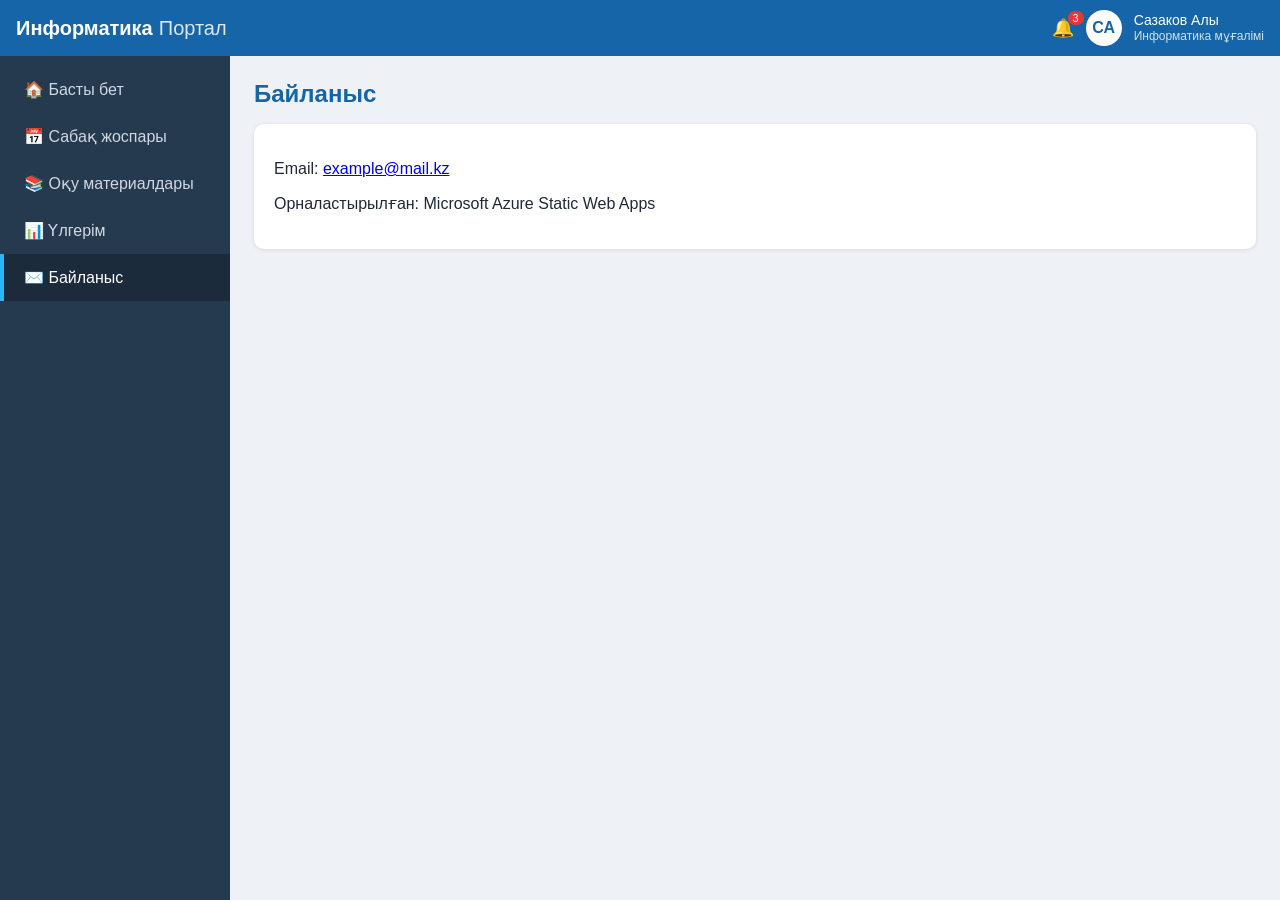
==== contacts.html @ a5b4ceb0 "Add files via upload" ====
<!DOCTYPE html>
<html lang="kk">
<head>
<meta charset="UTF-8">
<meta name="viewport" content="width=device-width, initial-scale=1">
<title>Байланыс – Информатика порталы</title>
<link rel="stylesheet" href="style.css">
</head>
<body>
<header class="top">
  <button class="burger" onclick="document.body.classList.toggle('open')">☰</button>
  <div class="logo">Информатика<span>Портал</span></div>
  <div class="user">
    <span class="bell">🔔<i>3</i></span>
    <div class="avatar">СА</div>
    <div class="uname">Сазаков Алы<small>Информатика мұғалімі</small></div>
  </div>
</header>

<aside class="side">
  <a href="index.html" class="m">🏠 Басты бет</a>
  <a href="plan.html" class="m">📅 Сабақ жоспары</a>
  <a href="materials.html" class="m">📚 Оқу материалдары</a>
  <a href="grades.html" class="m">📊 Үлгерім</a>
  <a href="contacts.html" class="m active">✉️ Байланыс</a>
</aside>

<main>
  <h2>Байланыс</h2>
    <div class="box">
      <p>Email: <a href="mailto:example@mail.kz">example@mail.kz</a></p>
      <p>Орналастырылған: Microsoft Azure Static Web Apps</p>
    </div>
</main>
</body>
</html>
---- style.css ----
*{box-sizing:border-box}
body{margin:0;font-family:Arial,sans-serif;background:#eef2f7;color:#1f2937}
.top{position:fixed;top:0;left:0;right:0;height:56px;background:#1565a8;color:#fff;display:flex;align-items:center;justify-content:space-between;padding:0 16px;z-index:10}
.logo{font-size:20px;font-weight:bold}
.logo span{font-weight:normal;opacity:.85;margin-left:6px}
.burger{display:none;background:none;border:0;color:#fff;font-size:24px;cursor:pointer}
.user{display:flex;align-items:center;gap:12px}
.bell{position:relative;font-size:18px}
.bell i{position:absolute;top:-6px;right:-10px;background:#e53935;color:#fff;font-style:normal;font-size:11px;border-radius:10px;padding:1px 5px}
.avatar{width:36px;height:36px;border-radius:50%;background:#fff;color:#1565a8;font-weight:bold;display:flex;align-items:center;justify-content:center}
.uname{font-size:14px;line-height:1.2}
.uname small{display:block;opacity:.8;font-size:12px}
.side{position:fixed;top:56px;left:0;bottom:0;width:230px;background:#263a4f;padding-top:10px}
.m{display:block;color:#cfd8e3;text-decoration:none;padding:14px 20px;border-left:4px solid transparent}
.m:hover{background:#2f465e;color:#fff}
.m.active{background:#1b2b3c;color:#fff;border-left-color:#29b6f6}
main{margin:56px 0 0 230px;padding:24px}
h2{margin:0 0 16px;color:#1565a8}
h3{margin-top:0}
.cards{display:grid;grid-template-columns:repeat(auto-fit,minmax(150px,1fr));gap:16px;margin-bottom:20px}
.card{color:#fff;border-radius:10px;padding:20px;font-size:15px}
.card b{display:block;font-size:32px;margin-bottom:4px}
.c1{background:#29b6f6}.c2{background:#66bb6a}.c3{background:#ffa726}.c4{background:#ab47bc}
.box{background:#fff;border-radius:10px;padding:20px;margin-bottom:20px;box-shadow:0 1px 4px rgba(0,0,0,.1)}
.box ul{padding-left:20px;margin:0}
.box li{margin-bottom:8px}
.wide{overflow-x:auto}
table{width:100%;border-collapse:collapse}
th,td{padding:10px;border-bottom:1px solid #dde3ea;text-align:left}
th{background:#e3f0fb;color:#1565a8}
tr:hover td{background:#f5f9fd}
@media(max-width:760px){
 .burger{display:block}
 .side{transform:translateX(-100%);transition:.2s;z-index:9}
 body.open .side{transform:none}
 main{margin-left:0;padding:16px;margin-top:56px}
 .uname{display:none}
}
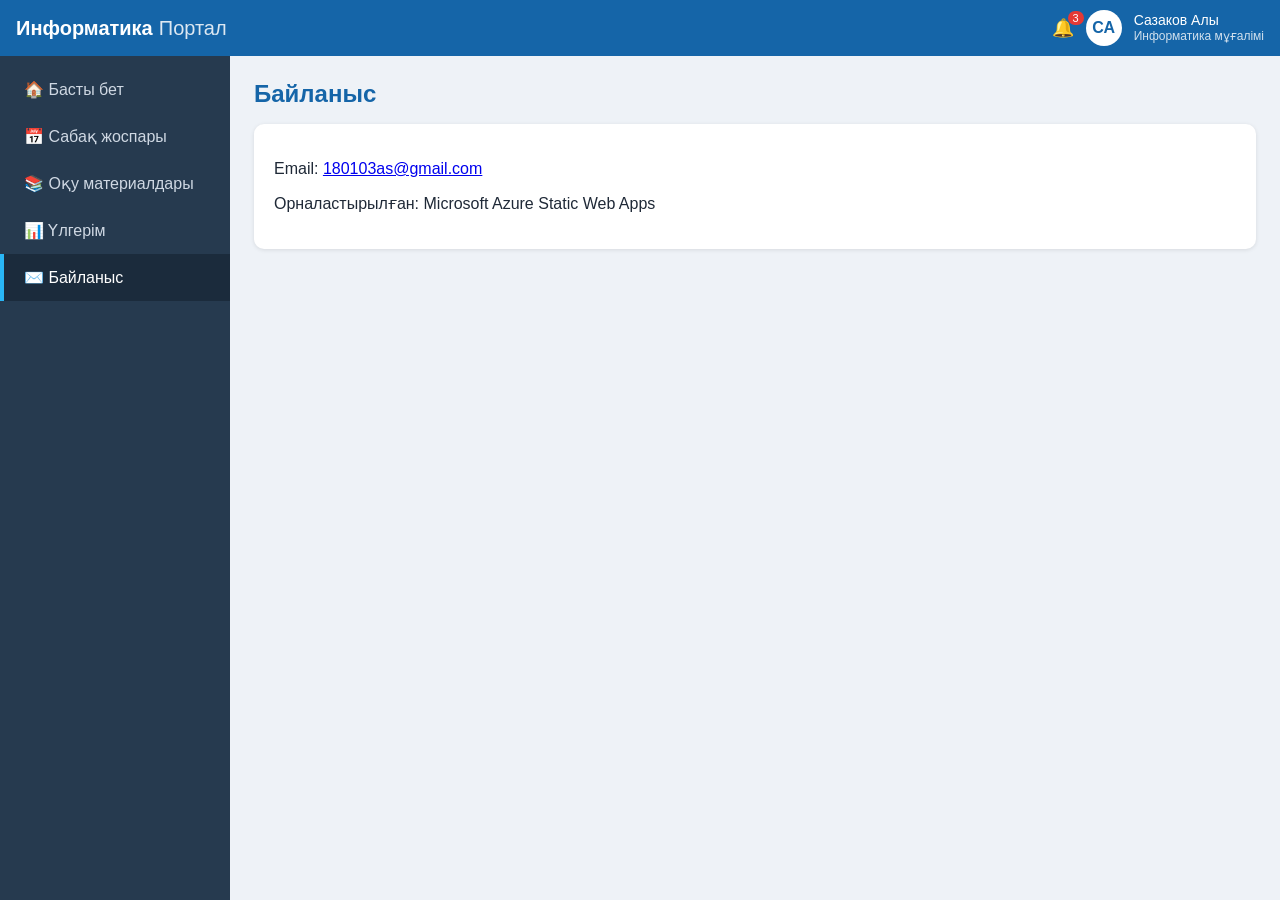
==== commit e2d7014e: "Update contacts.html" ====
--- a/contacts.html
+++ b/contacts.html
@@ -28,7 +28,7 @@
 <main>
   <h2>Байланыс</h2>
     <div class="box">
-      <p>Email: <a href="mailto:example@mail.kz">example@mail.kz</a></p>
+      <p>Email: <a href="mailto:180103as@gmail.com">180103as@gmail.com</a></p>
       <p>Орналастырылған: Microsoft Azure Static Web Apps</p>
     </div>
 </main>
